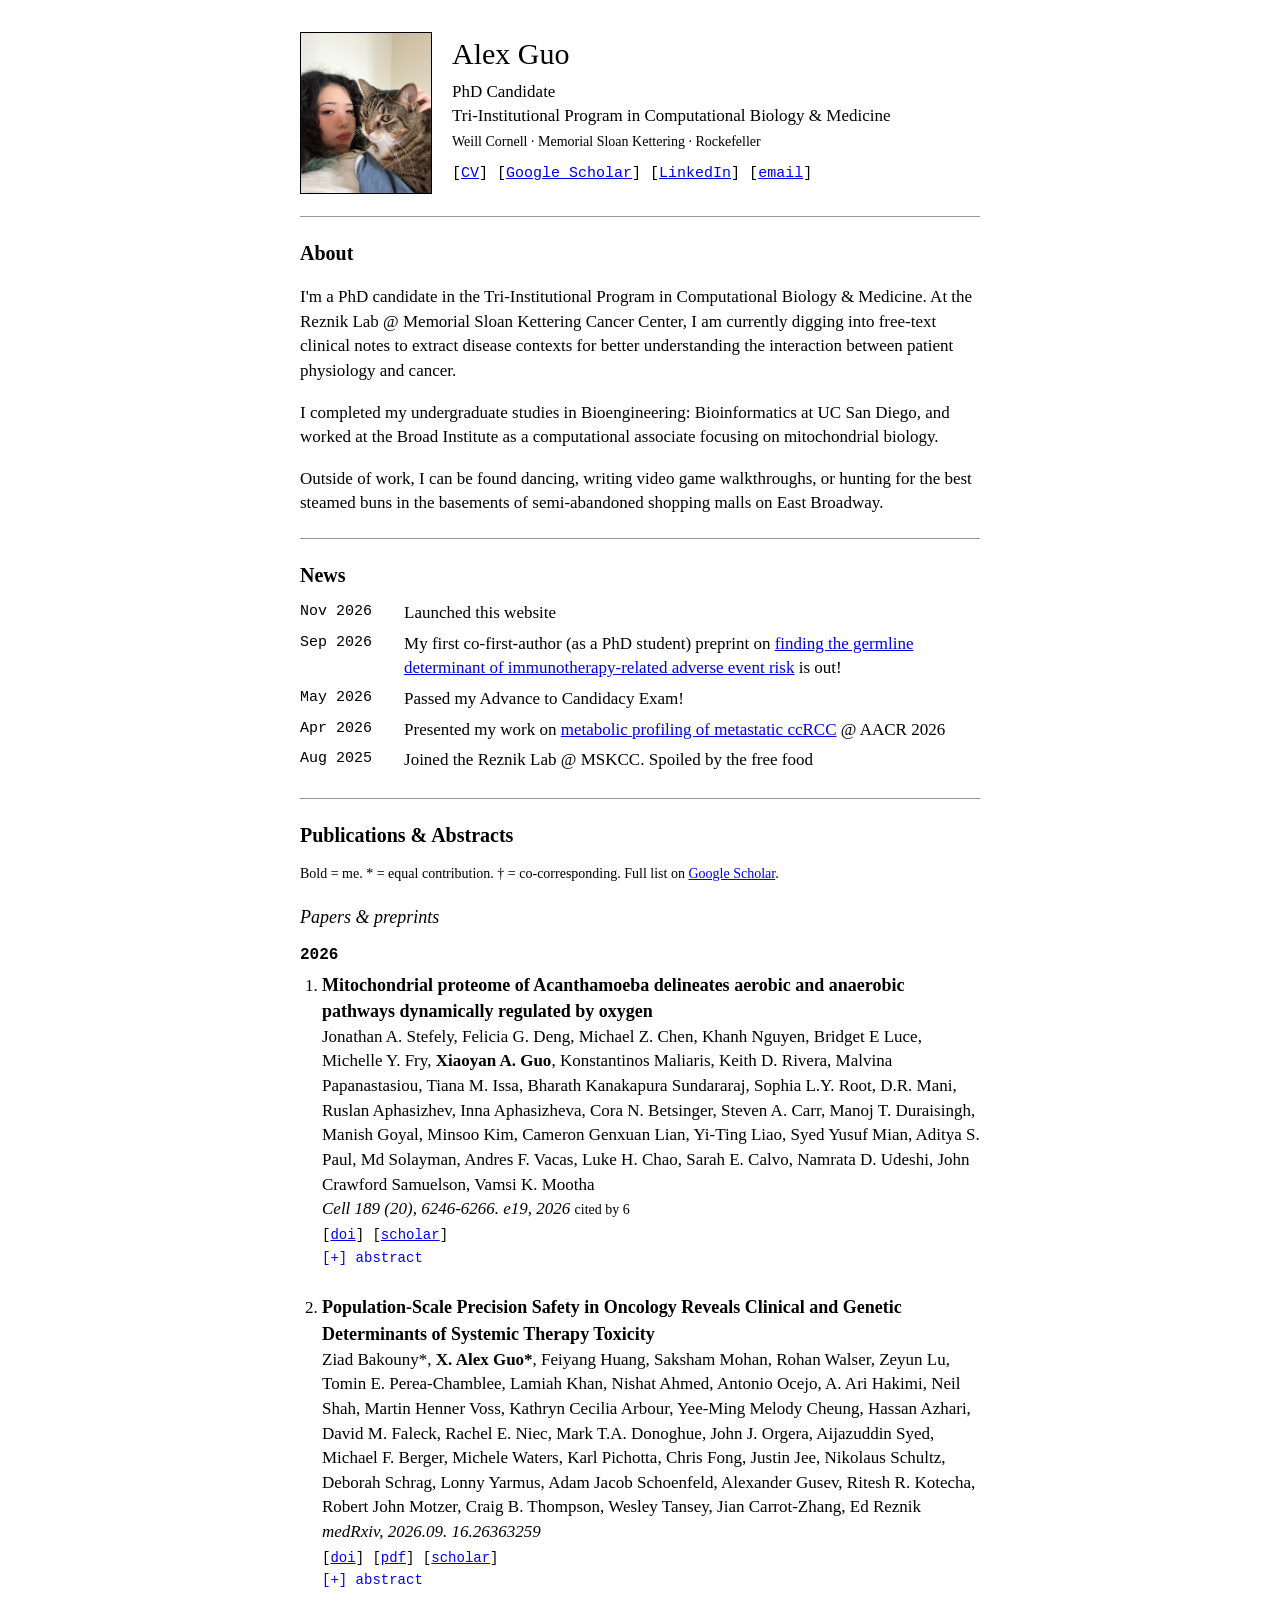
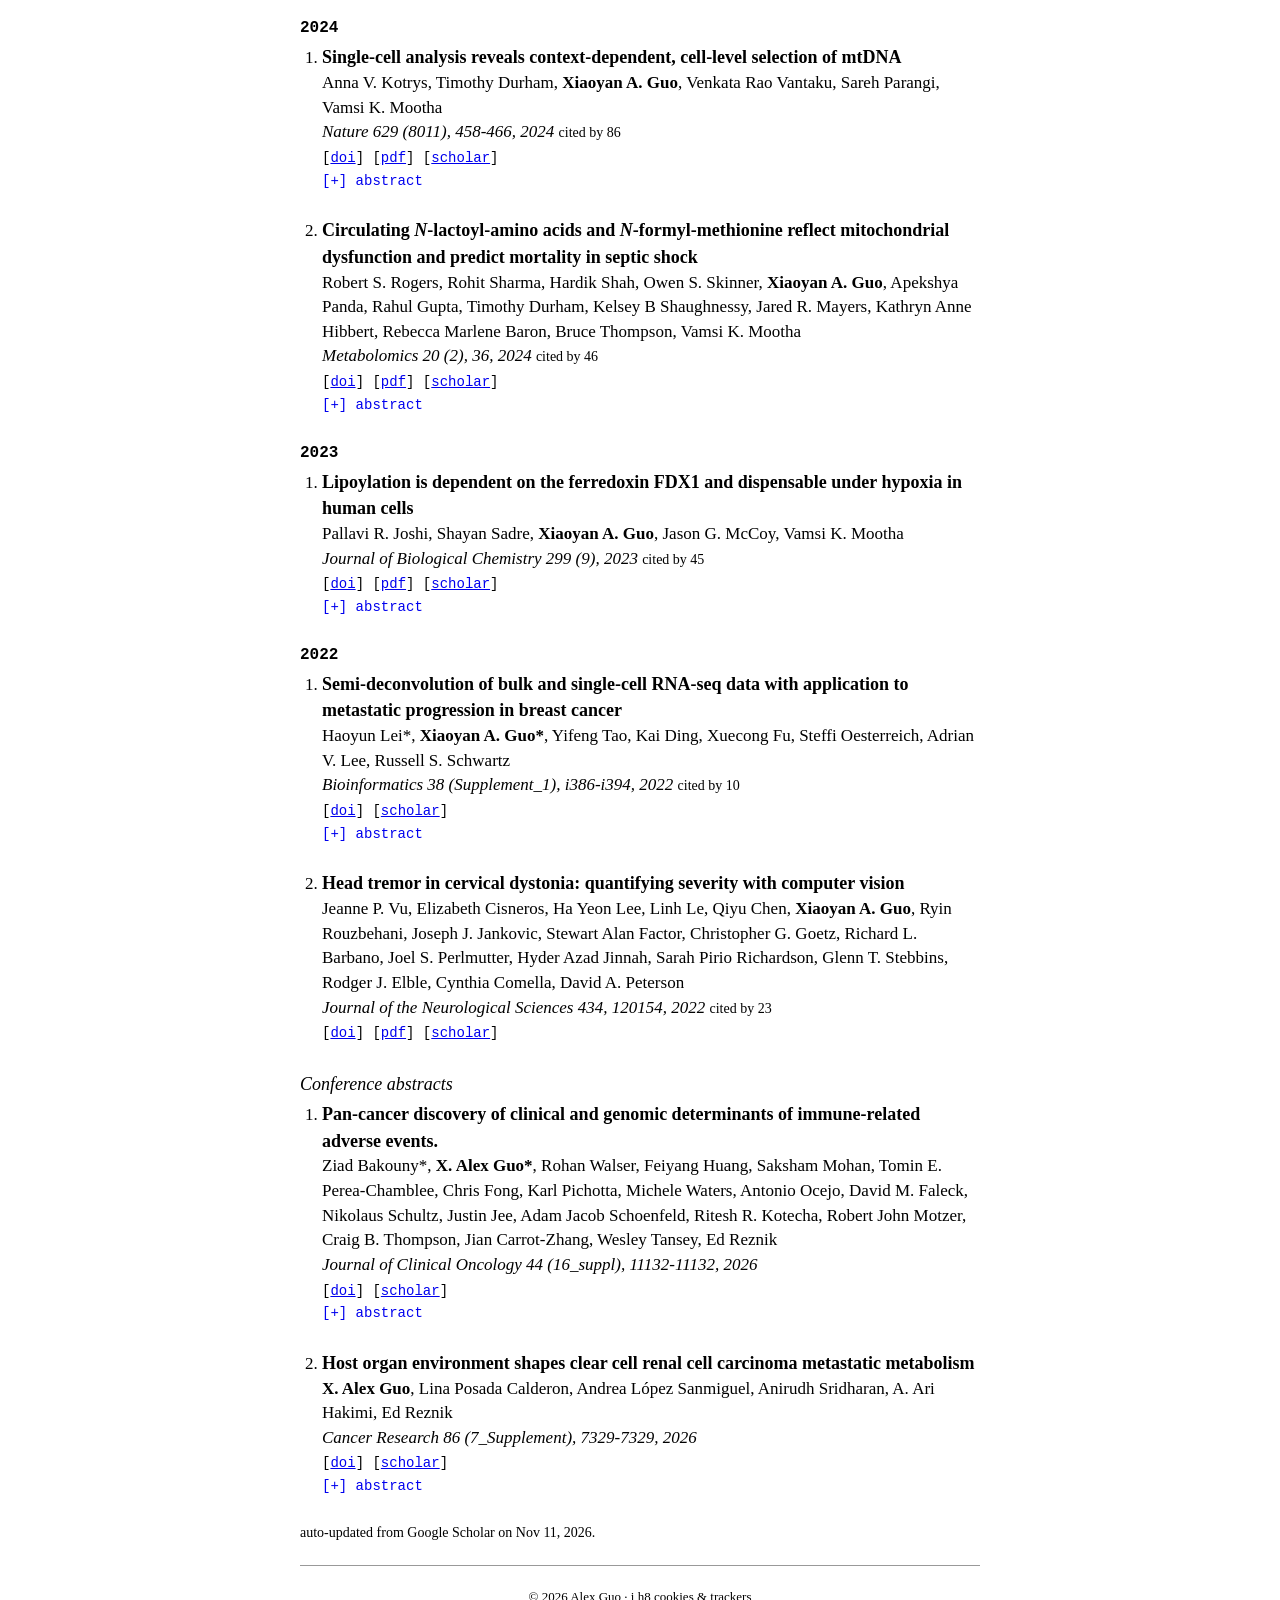
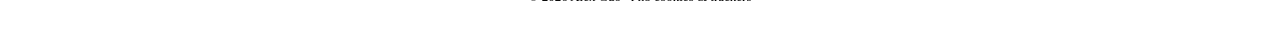
==== index.html @ a3e49298 "First version of site" ====
<!DOCTYPE html>
<html lang="en">
<head>
<meta charset="utf-8">
<meta name="viewport" content="width=device-width, initial-scale=1">
<title>Alex Guo</title>
<meta name="description" content="Alex Guo, PhD candidate in Computational Biology &amp; Medicine.">
<link rel="stylesheet" href="style.css">
</head>
<body>

<table class="top" role="presentation">
<tr>
  <td class="photo-cell">
    <img src="me_nd_currypuff.jpeg" alt="Alex Guo and CurryPuff Guo" class="photo">
  </td>
  <td>
    <h1>Alex Guo</h1>
    <p class="sub">
      PhD Candidate<br>
      Tri-Institutional Program in Computational Biology &amp; Medicine<br>
      <span class="small">Weill Cornell &middot; Memorial Sloan Kettering &middot; Rockefeller</span>
    </p>
    <p class="links">
      [<a href="GuoA_CV_2026nov11.pdf">CV</a>]
      [<a href="https://scholar.google.com/citations?user=ajsJrbsAAAAJ&amp;hl=en">Google&nbsp;Scholar</a>]
      [<a href="https://www.linkedin.com/in/alex-guo-640650123/">LinkedIn</a>]
      [<a href="mailto:alex.xy.guo@gmail.com">email</a>]
    </p>
  </td>
</tr>
</table>

<hr>

<h2>About</h2>
<p>
  I'm a PhD candidate in the Tri-Institutional Program in Computational Biology &amp; Medicine. At the Reznik Lab @ Memorial Sloan Kettering Cancer Center, I am currently digging into free-text clinical notes to extract disease contexts for better understanding the interaction between patient physiology and cancer.
</p>
<p>
  I completed my undergraduate studies in Bioengineering: Bioinformatics at UC San Diego, and worked at the Broad Institute as a computational associate focusing on mitochondrial biology. 
</p>
<p>
    Outside of work, I can be found dancing, writing video game walkthroughs, or hunting for the best steamed buns in the basements of semi-abandoned shopping malls on East Broadway.
</p>

<hr>

<h2>News</h2>
<table class="news">
  <tr><td class="date">Nov 2026</td><td>Launched this website</td></tr>
  <tr><td class="date">Sep 2026</td><td>My first co-first-author (as a PhD student) preprint on <a href="https://www.medrxiv.org/content/10.64898/2026.09.16.26363259v1">finding the germline determinant of immunotherapy-related adverse event risk</a> is out! </td></tr>
  <tr><td class="date">May 2026</td><td>Passed my Advance to Candidacy Exam!</td></tr>
  <tr><td class="date">Apr 2026</td><td>Presented my work on <a href="https://aacrjournals.org/cancerres/article/86/7_Supplement/7329/778029C">metabolic profiling of metastatic ccRCC</a> @ AACR 2026</td></tr>
  <tr><td class="date">Aug 2025</td><td>Joined the Reznik Lab @ MSKCC. Spoiled by the free food</td></tr>
</table>

<hr>

<h2>Publications &amp; Abstracts</h2>
<p class="small">Bold = me. * = equal contribution. &dagger; = co-corresponding. Full list on
  <a href="https://scholar.google.com/citations?user=ajsJrbsAAAAJ&amp;hl=en">Google Scholar</a>.</p>

<!-- PUBS:START -->
<h3 class="sec">Papers &amp; preprints</h3>
<h4 class="yr">2026</h4>
<ol class="pubs">
<li>
  <span class="ptitle">Mitochondrial proteome of Acanthamoeba delineates aerobic and anaerobic pathways dynamically regulated by oxygen</span><br>
  Jonathan A. Stefely, Felicia G. Deng, Michael Z. Chen, Khanh Nguyen, Bridget E Luce, Michelle Y. Fry, <b>Xiaoyan A. Guo</b>, Konstantinos Maliaris, Keith D. Rivera, Malvina Papanastasiou, Tiana M. Issa, Bharath Kanakapura Sundararaj, Sophia L.Y. Root, D.R. Mani, Ruslan Aphasizhev, Inna Aphasizheva, Cora N. Betsinger, Steven A. Carr, Manoj T. Duraisingh, Manish Goyal, Minsoo Kim, Cameron Genxuan Lian, Yi-Ting Liao, Syed Yusuf Mian, Aditya S. Paul, Md Solayman, Andres F. Vacas, Luke H. Chao, Sarah E. Calvo, Namrata D. Udeshi, John Crawford Samuelson, Vamsi K. Mootha<br>
  <i>Cell 189 (20), 6246-6266. e19, 2026</i> <span class="cites">cited by 6</span><br>
  <span class="plinks">[<a href="https://doi.org/10.1016/j.cell.2026.08.056">doi</a>] [<a href="https://scholar.google.com/citations?view_op=view_citation&amp;hl=en&amp;user=ajsJrbsAAAAJ&amp;pagesize=100&amp;sortby=pubdate&amp;citation_for_view=ajsJrbsAAAAJ:ufrVoPGSRksC">scholar</a>]</span>
  <details><summary>abstract</summary><p>Acanthamoeba castellanii causes infectious blindness and resides in a key evolutionary outgroup to humans and fungi. Its divergent mitochondria are of outstanding interest due to their predicted aerobic and anaerobic functions with potential for drug targeting. However, a detailed delineation of its bioenergetic machinery, its activities, and their regulation remains lacking. Here, we integrate mitochondrial immunoprecipitation, density gradient purification, mass spectrometry, protein correlation profiling, and microscopy to generate a high-confidence inventory of the Acanthamoeba mitoproteome. The resulting AcMitoCarta contains 1,122 proteins, including 381 lacking readily identifiable homologs in human and yeast mitochondria. Complexome analysis highlights 20 macromolecular assemblies. Complementary proteomic and transcriptomic profiling reveals extensive rewiring of the organelle&#x27;s bioenergetic machinery by oxygen, including induction of an anaerobic pyruvate:ferredoxin oxidoreductase-to-hydrogenase pathway under anoxia. We experimentally demonstrate that Acanthamoeba can produce H 2 gas under anoxic conditions via a mitochondria-localized, oxygen-labile hydrogenase. AcMitoCarta establishes a framework for dissecting the interplay between aerobic and anaerobic energy metabolism.</p></details>
</li>
<li>
  <span class="ptitle">Population-Scale Precision Safety in Oncology Reveals Clinical and Genetic Determinants of Systemic Therapy Toxicity</span><br>
  Ziad Bakouny*, <b>X. Alex Guo*</b>, Feiyang Huang, Saksham Mohan, Rohan Walser, Zeyun Lu, Tomin E. Perea-Chamblee, Lamiah Khan, Nishat Ahmed, Antonio Ocejo, A. Ari Hakimi, Neil Shah, Martin Henner Voss, Kathryn Cecilia Arbour, Yee-Ming Melody Cheung, Hassan Azhari, David M. Faleck, Rachel E. Niec, Mark T.A. Donoghue, John J. Orgera, Aijazuddin Syed, Michael F. Berger, Michele Waters, Karl Pichotta, Chris Fong, Justin Jee, Nikolaus Schultz, Deborah Schrag, Lonny Yarmus, Adam Jacob Schoenfeld, Alexander Gusev, Ritesh R. Kotecha, Robert John Motzer, Craig B. Thompson, Wesley Tansey, Jian Carrot‐Zhang, Ed Reznik<br>
  <i>medRxiv, 2026.09. 16.26363259</i><br>
  <span class="plinks">[<a href="https://doi.org/10.64898/2026.09.16.26363259">doi</a>] [<a href="https://www.medrxiv.org/content/medrxiv/early/2026/09/17/2026.09.16.26363259.full.pdf">pdf</a>] [<a href="https://scholar.google.com/citations?view_op=view_citation&amp;hl=en&amp;user=ajsJrbsAAAAJ&amp;pagesize=100&amp;sortby=pubdate&amp;citation_for_view=ajsJrbsAAAAJ:WF5omc3nYNoC">scholar</a>]</span>
  <details><summary>abstract</summary><p>Treatment toxicity constrains the use of effective cancer therapies, but its clinical and genetic determinants remain poorly defined. We developed a large language model-based approach to produce MSK-Tox, a pan-cancer resource capturing the incidence, temporality, and grade of toxicity to anti-cancer therapy across more than 50,000 patients. Analysis of six representative adverse events—pneumonitis, adrenal insufficiency, liver toxicity, colitis, hyperthyroidism and hypothyroidism—revealed distinct toxicity landscapes shaped by cancer type, treatment regimen, and clinical context. Pretreatment clinical features enabled individualized prediction of toxicity risk across adverse events, supporting risk assessment before therapy initiation. Beyond clinical predictors, we identified two modes of germline susceptibility to treatment toxicity: an organintrinsic mode, in which germline variation confers risk across systemic therapies, exemplified by a regulatory variant near FOXE1 associated with hypothyroidism; and an immune-mediated mode, confined to immune checkpoint inhibitor-treated patients, in which HLA-DRB1*15 was a major determinant of adrenal insufficiency. Notably, the same allele predisposes to multiple sclerosis in individuals without cancer, indicating that immune checkpoint inhibition unmasks a latent autoimmune predisposition. These findings provide an empirical basis for a new precision safety paradigm for predicting who will be harmed by a therapy on the same principles that guide prediction of therapeutic benefit.</p></details>
</li>
</ol>
<h4 class="yr">2024</h4>
<ol class="pubs">
<li>
  <span class="ptitle">Single-cell analysis reveals context-dependent, cell-level selection of mtDNA</span><br>
  Anna V. Kotrys, Timothy Durham, <b>Xiaoyan A. Guo</b>, Venkata Rao Vantaku, Sareh Parangi, Vamsi K. Mootha<br>
  <i>Nature 629 (8011), 458-466, 2024</i> <span class="cites">cited by 86</span><br>
  <span class="plinks">[<a href="https://doi.org/10.1038/s41586-024-07332-0">doi</a>] [<a href="https://www.nature.com/articles/s41586-024-07332-0.pdf">pdf</a>] [<a href="https://scholar.google.com/citations?view_op=view_citation&amp;hl=en&amp;user=ajsJrbsAAAAJ&amp;pagesize=100&amp;sortby=pubdate&amp;citation_for_view=ajsJrbsAAAAJ:UeHWp8X0CEIC">scholar</a>]</span>
  <details><summary>abstract</summary><p>Heteroplasmy occurs when wild-type and mutant mitochondrial DNA (mtDNA) molecules co-exist in single cells 1 . Heteroplasmy levels change dynamically in development, disease and ageing 2,3 , but it is unclear whether these shifts are caused by selection or drift, and whether they occur at the level of cells or intracellularly. Here we investigate heteroplasmy dynamics in dividing cells by combining precise mtDNA base editing (DdCBE) 4 with a new method, SCI-LITE (single-cell combinatorial indexing leveraged to interrogate targeted expression), which tracks single-cell heteroplasmy with ultra-high throughput. We engineered cells to have synonymous or nonsynonymous complex I mtDNA mutations and found that cell populations in standard culture conditions purge nonsynonymous mtDNA variants, whereas synonymous variants are maintained. This suggests that selection dominates over simple drift in shaping population heteroplasmy. We simultaneously tracked single-cell mtDNA heteroplasmy and ancestry, and found that, although the population heteroplasmy shifts, the heteroplasmy of individual cell lineages remains stable, arguing that selection acts at the level of cell fitness in dividing cells. Using these insights, we show that we can force cells to accumulate high levels of truncating complex I mtDNA heteroplasmy by placing them in environments where loss of biochemical complex I activity has been reported to benefit cell fitness. We conclude that in dividing cells, a given nonsynonymous mtDNA heteroplasmy can be harmful, neutral or even beneficial to cell fitness, but that the ‘sign’ of the effect is wholly dependent on the environment.</p></details>
</li>
<li>
  <span class="ptitle">Circulating <i>N</i>-lactoyl-amino acids and <i>N</i>-formyl-methionine reflect mitochondrial dysfunction and predict mortality in septic shock</span><br>
  Robert S. Rogers, Rohit Sharma, Hardik Shah, Owen S. Skinner, <b>Xiaoyan A. Guo</b>, Apekshya Panda, Rahul Gupta, Timothy Durham, Kelsey B Shaughnessy, Jared R. Mayers, Kathryn Anne Hibbert, Rebecca Marlene Baron, Bruce Thompson, Vamsi K. Mootha<br>
  <i>Metabolomics 20 (2), 36, 2024</i> <span class="cites">cited by 46</span><br>
  <span class="plinks">[<a href="https://doi.org/10.1007/s11306-024-02089-z">doi</a>] [<a href="https://link.springer.com/content/pdf/10.1007/s11306-024-02089-z.pdf">pdf</a>] [<a href="https://scholar.google.com/citations?view_op=view_citation&amp;hl=en&amp;user=ajsJrbsAAAAJ&amp;pagesize=100&amp;sortby=pubdate&amp;citation_for_view=ajsJrbsAAAAJ:qjMakFHDy7sC">scholar</a>]</span>
  <details><summary>abstract</summary><p>INTRODUCTION: Sepsis is a highly morbid condition characterized by multi-organ dysfunction resulting from dysregulated inflammation in response to acute infection. Mitochondrial dysfunction may contribute to sepsis pathogenesis, but quantifying mitochondrial dysfunction remains challenging. OBJECTIVE: To assess the extent to which circulating markers of mitochondrial dysfunction are increased in septic shock, and their relationship to severity and mortality. METHODS: We performed both full-scan and targeted (known markers of genetic mitochondrial disease) metabolomics on plasma to determine markers of mitochondrial dysfunction which distinguish subjects with septic shock (n = 42) from cardiogenic shock without infection (n = 19), bacteremia without sepsis (n = 18), and ambulatory controls (n = 19) - the latter three being conditions in which mitochondrial function, proxied by peripheral oxygen consumption, is presumed intact. RESULTS: Nine metabolites were significantly increased in septic shock compared to all three comparator groups. This list includes N-formyl-L-methionine (f-Met), a marker of dysregulated mitochondrial protein translation, and N-lactoyl-phenylalanine (lac-Phe), representative of the N-lactoyl-amino acids (lac-AAs), which are elevated in plasma of patients with monogenic mitochondrial disease. Compared to lactate, the clinical biomarker used to define septic shock, there was greater separation between survivors and non-survivors of septic shock for both f-Met and the lac-AAs measured within 24 h of ICU admission. Additionally, tryptophan was the one metabolite significantly decreased in septic shock compared to all other groups, while its breakdown product kynurenate was one of the 9 significantly increased. CONCLUSION: Future studies which validate the measurement of lac-AAs and f-Met in conjunction with lactate could define a sepsis subtype characterized by mitochondrial dysfunction.</p></details>
</li>
</ol>
<h4 class="yr">2023</h4>
<ol class="pubs">
<li>
  <span class="ptitle">Lipoylation is dependent on the ferredoxin FDX1 and dispensable under hypoxia in human cells</span><br>
  Pallavi R. Joshi, Shayan Sadre, <b>Xiaoyan A. Guo</b>, Jason G. McCoy, Vamsi K. Mootha<br>
  <i>Journal of Biological Chemistry 299 (9), 2023</i> <span class="cites">cited by 45</span><br>
  <span class="plinks">[<a href="https://doi.org/10.1016/j.jbc.2023.105075">doi</a>] [<a href="http://www.jbc.org/article/S0021925823021038/pdf">pdf</a>] [<a href="https://scholar.google.com/citations?view_op=view_citation&amp;hl=en&amp;user=ajsJrbsAAAAJ&amp;pagesize=100&amp;sortby=pubdate&amp;citation_for_view=ajsJrbsAAAAJ:2osOgNQ5qMEC">scholar</a>]</span>
  <details><summary>abstract</summary><p>Iron sulfur clusters (ISC) are essential cofactors that participate in electron transfer, environmental sensing, and catalysis. Amongst the most ancient ISC containing proteins are the ferredoxin family of electron carriers. Humans have two ferredoxins, FDX1 and FDX2, both of which are localized to mitochondria, and the latter of which is itself important for ISC synthesis. We have previously shown that hypoxia can eliminate the requirement for some components of the ISC biosynthetic pathway, but ferredoxins were not included in that study. Here we report that FDX1, but not FDX2, is dispensable under 1% O 2 in cultured human cells. We find that FDX1 is essential for production of the lipoic acid cofactor, which is synthesized by the ISC containing enzyme lipoyl synthase (LIAS). While hypoxia can rescue the growth phenotype of either FDX1 or LIAS knockout cells, lipoylation in these same cells is not rescued, arguing against an alternative biosynthetic route or salvage pathway for lipoate in hypoxia. Our work reveals the divergent roles of FDX1 and FDX2 in mitochondria, identifies a role for FDX1 in lipoate synthesis, and suggests that loss of lipoic acid can be tolerated under low oxygen tensions in cell culture.</p></details>
</li>
</ol>
<h4 class="yr">2022</h4>
<ol class="pubs">
<li>
  <span class="ptitle">Semi-deconvolution of bulk and single-cell RNA-seq data with application to metastatic progression in breast cancer</span><br>
  Haoyun Lei*, <b>Xiaoyan A. Guo*</b>, Yifeng Tao, Kai Ding, Xuecong Fu, Steffi Oesterreich, Adrian V. Lee, Russell S. Schwartz<br>
  <i>Bioinformatics 38 (Supplement_1), i386-i394, 2022</i> <span class="cites">cited by 10</span><br>
  <span class="plinks">[<a href="https://doi.org/10.1093/bioinformatics/btac262">doi</a>] [<a href="https://scholar.google.com/citations?view_op=view_citation&amp;hl=en&amp;user=ajsJrbsAAAAJ&amp;pagesize=100&amp;sortby=pubdate&amp;citation_for_view=ajsJrbsAAAAJ:d1gkVwhDpl0C">scholar</a>]</span>
  <details><summary>abstract</summary><p>MOTIVATION: Identifying cell types and their abundances and how these evolve during tumor progression is critical to understanding the mechanisms of metastasis and identifying predictors of metastatic potential that can guide the development of new diagnostics or therapeutics. Single-cell RNA sequencing (scRNA-seq) has been especially promising in resolving heterogeneity of expression programs at the single-cell level, but is not always feasible, e.g. for large cohort studies or longitudinal analysis of archived samples. In such cases, clonal subpopulations may still be inferred via genomic deconvolution, but deconvolution methods have limited ability to resolve fine clonal structure and may require reference cell type profiles that are missing or imprecise. Prior methods can eliminate the need for reference profiles but show unstable performance when few bulk samples are available. RESULTS: In this work, we develop a new method using reference scRNA-seq to interpret sample collections for which only bulk RNA-seq is available for some samples, e.g. clonally resolving archived primary tissues using scRNA-seq from metastases. By integrating such information in a Quadratic Programming framework, our method can recover more accurate cell types and corresponding cell type abundances in bulk samples. Application to a breast tumor bone metastases dataset confirms the power of scRNA-seq data to improve cell type inference and quantification in same-patient bulk samples. AVAILABILITY AND IMPLEMENTATION: Source code is available on Github at https://github.com/CMUSchwartzLab/RADs.</p></details>
</li>
<li>
  <span class="ptitle">Head tremor in cervical dystonia: quantifying severity with computer vision</span><br>
  Jeanne P. Vu, Elizabeth Cisneros, Ha Yeon Lee, Linh Le, Qiyu Chen, <b>Xiaoyan A. Guo</b>, Ryin Rouzbehani, Joseph J. Jankovic, Stewart Alan Factor, Christopher G. Goetz, Richard L. Barbano, Joel S. Perlmutter, Hyder Azad Jinnah, Sarah Pirio Richardson, Glenn T. Stebbins, Rodger J. Elble, Cynthia Comella, David A. Peterson<br>
  <i>Journal of the Neurological Sciences 434, 120154, 2022</i> <span class="cites">cited by 23</span><br>
  <span class="plinks">[<a href="https://doi.org/10.1016/j.jns.2022.120154">doi</a>] [<a href="https://www.sciencedirect.com/science/article/am/pii/S0022510X22000132">pdf</a>] [<a href="https://scholar.google.com/citations?view_op=view_citation&amp;hl=en&amp;user=ajsJrbsAAAAJ&amp;pagesize=100&amp;sortby=pubdate&amp;citation_for_view=ajsJrbsAAAAJ:Y0pCki6q_DkC">scholar</a>]</span>
</li>
</ol>
<h3 class="sec">Conference abstracts</h3>
<ol class="pubs">
<li>
  <span class="ptitle">Pan-cancer discovery of clinical and genomic determinants of immune-related adverse events.</span><br>
  Ziad Bakouny*, <b>X. Alex Guo*</b>, Rohan Walser, Feiyang Huang, Saksham Mohan, Tomin E. Perea-Chamblee, Chris Fong, Karl Pichotta, Michele Waters, Antonio Ocejo, David M. Faleck, Nikolaus Schultz, Justin Jee, Adam Jacob Schoenfeld, Ritesh R. Kotecha, Robert John Motzer, Craig B. Thompson, Jian Carrot‐Zhang, Wesley Tansey, Ed Reznik<br>
  <i>Journal of Clinical Oncology 44 (16_suppl), 11132-11132, 2026</i><br>
  <span class="plinks">[<a href="https://doi.org/10.1200/jco.2026.44.16_suppl.11132">doi</a>] [<a href="https://scholar.google.com/citations?view_op=view_citation&amp;hl=en&amp;user=ajsJrbsAAAAJ&amp;pagesize=100&amp;sortby=pubdate&amp;citation_for_view=ajsJrbsAAAAJ:eQOLeE2rZwMC">scholar</a>]</span>
  <details><summary>abstract</summary><p>Immune-related adverse events (irAEs) from immune checkpoint inhibitors (ICIs) can be lifelong, fatal, or require treatment discontinuation, substantially limiting the clinical benefit of immunotherapy. Despite their impact, predictors of irAE susceptibility remain poorly defined, largely due to the lack of scalable approaches for toxicity phenotyping. Here, we leverage large language models and integrated clinico-genomic data to identify determinants of irAEs. Methods: We developed a custom retrieval augmented generation and large language model (RAG-LLM) pipeline to automatically annotate 6 key adverse events (adrenal insufficiency, hepatotoxicity, hyperthyroidism, hypothyroidism, colitis, and pneumonitis) using free text from clinical notes across Memorial Sloan Kettering Cancer Center. We first validated RAG-LLM predictions using a gold standard prospectively collected adverse event dataset from 8,119 patients across 1,057 individual clinical trials. RAG-LLM imputations were then scaled to 55,406 (12,291 ICI-treated) patients. All patients had associated somatic and germline MSK-IMPACT panel sequencing data. Single nucleotide polymorphism (SNP) imputation was performed using GLIMPSE and time-to-event genome-wide association studies (GWAS) were performed using SPACox. HLA class I genotypes were imputed using HLA-HD. Random Survival Forest (RSF) models were trained to predict irAE occurrence. Results: The custom RAG-LLM pipeline had strong performance across all 6 irAEs (area under the ROC curve of 0.77-1.00). In the RAG-LLM imputed data, 799 (1.4%) patients had adrenal insufficiency, 2,803 colitis (5.1%), 7,130 hypothyroidism (12.9%), 448 hyperthyroidism (0.8%), 15,627 hepatotoxicity (28.2%), and 3,730 pneumonitis (6.7%). Among ICI-treated patients, pneumonitis (HR 1.4; 95% CI 1.1-1.8; p &lt; 0.01) and hepatotoxicity (HR 1.4; 95% CI 1.2-1.6; p &lt; 0.01) were associated with worse overall survival. The GWAS found two genome-wide significant hits that predicted adrenal insufficiency (rs115003145, HLA region) and hypothyroidism (rs7864322, FOXE1 gene enhancer region) with p &lt; 5x10 -8 . Fine mapping of the HLA SNP showed that HLA-C*06:02 was specifically associated with increased risk of adrenal insufficiency in ICI-treated patients only (HR 1.6; 95% CI 1.2-2.2; p &lt; 0.01). RSF model performance for irAE occurrence had F1 scores of 0.67-0.85. For pneumonitis, patients with the highest risk quartile by RSF model had 7.1% risk of pneumonitis at 1 year compared to 0.4% for the lowest risk quartile (HR 14.9; 95% CI 10.4-21.3; p &lt; 0.01). Conclusions: We developed and validated a novel custom RAG-LLM pipeline that allows automatic annotation of irAEs using clinical notes. Using this pipeline, we identified novel biomarkers of ICI-related adrenal insufficiency and hypothyroidism. Finally, we developed predictive models for irAE prediction that can be used at the point of care.</p></details>
</li>
<li>
  <span class="ptitle">Host organ environment shapes clear cell renal cell carcinoma metastatic metabolism</span><br>
  <b>X. Alex Guo</b>, Lina Posada Calderon, Andrea López Sanmiguel, Anirudh Sridharan, A. Ari Hakimi, Ed Reznik<br>
  <i>Cancer Research 86 (7_Supplement), 7329-7329, 2026</i><br>
  <span class="plinks">[<a href="https://doi.org/10.1158/1538-7445.am2026-7329">doi</a>] [<a href="https://scholar.google.com/citations?view_op=view_citation&amp;hl=en&amp;user=ajsJrbsAAAAJ&amp;pagesize=100&amp;sortby=pubdate&amp;citation_for_view=ajsJrbsAAAAJ:YsMSGLbcyi4C">scholar</a>]</span>
  <details><summary>abstract</summary><p>Primary clear cell renal cell carcinoma (ccRCC) is characterized by profound metabolic rewiring which adapts as tumors evolve to become more aggressive, yet the evidence showing whether those programs are preserved versus reshaped at distant metastatic sites in humans remains limited. To investigate the determinants of ccRCC metastatic metabolism, we performed mass-spectrometry-based metabolomic profiling on quartets of primary tumor, adjacent normal kidney, distant metastasis, and normal adjacent to metastasis, from 14 patients with metachronous metastases. We find three key results. First, through unpaired comparisons of ccRCC metastases versus primaries, we observe decreases in glutathione metabolism in metastatic tissues. Second, using linear models, we find that metabolic profiles of metastatic tumors more closely resemble those of the normal tissue at the metastatic site than those of the patient’s original kidney tumor. Third, we show that several metabolites in metastases can be approximated as simple mixtures of the primary tumor and the local normal tissue. Together, these results suggest that ccRCC metastases are strongly reshaped by the metabolic environment of the metastatic organ. Citation Format: X. Alex Guo, Lina P. Calderon, Andrea L. Sanmiguel, Anirudh Sridharan, A. Ari Hakimi, Ed Reznik, . Host organ environment shapes clear cell renal cell carcinoma metastatic metabolism [abstract]. In: Proceedings of the American Association for Cancer Research Annual Meeting 2026; Part 1 (Regular Abstracts); 2026 Apr 17-22; San Diego, CA. Philadelphia (PA): AACR; Cancer Res 2026;86(7 Suppl):Abstract nr 7329.</p></details>
</li>
</ol>
<p class="small">auto-updated from Google Scholar on Nov 11, 2026.</p>
<!-- PUBS:END -->

<hr>

<p class="footer">
  &copy; 2026 Alex Guo &middot; i h8 cookies & trackers
</p>

</body>
</html>
---- style.css ----
/* Plain, late-90s academic homepage. Edit freely. */
html { background: #fff; }
body {
  max-width: 680px;
  margin: 32px auto 48px;
  padding: 0 16px;
  font-family: "Times New Roman", Times, Georgia, serif;
  font-size: 17px;
  line-height: 1.45;
  color: #000;
  background: #fff;
}
a         { color: #0000ee; }
a:visited { color: #551a8b; }
a:hover   { background: #ffff99; }

h1 { font-size: 30px; font-weight: normal; margin: 0 0 4px; }
h2 { font-size: 20px; margin: 18px 0 8px; }
h3.sec { font-size: 18px; font-style: italic; font-weight: normal; margin: 20px 0 4px; }
h4.yr { font-size: 16px; font-weight: bold; margin: 14px 0 4px;
        font-family: "Courier New", Courier, monospace; }
hr { border: 0; border-top: 1px solid #999; margin: 22px 0; }

.top { border-collapse: collapse; }
.top td { vertical-align: top; padding: 0; }
.photo-cell { padding-right: 20px !important; }
.photo { width: 130px; height: 160px; border: 1px solid #000; display: block; object-fit: cover; }
.placeholder { background: #eee; font: 12px "Courier New", monospace; color: #000;
               display: flex; align-items: center; justify-content: center; }
.sub   { margin: 0 0 10px; }
.links { margin: 0; font-family: "Courier New", Courier, monospace; font-size: 15px; }
.small { font-size: 14px; color: #000; }
.todo  { background: #ffffcc; }

.news { border-collapse: collapse; }
.news td { padding: 3px 0; vertical-align: top; }
.news td.date { padding-right: 32px; }
.news .date { white-space: nowrap; font-family: "Courier New", monospace; font-size: 15px; }

ol.pubs { padding-left: 22px; margin: 0; }
ol.pubs li { margin-bottom: 26px; }
.ptitle { font-weight: bold; font-size: 18px; }
.cites  { font-size: 14px; color: #000; }
.plinks { font-family: "Courier New", monospace; font-size: 14px; }
details { font-size: 15px; }
summary { cursor: pointer; color: #0000ee; font-family: "Courier New", monospace;
          font-size: 14px; list-style: none; display: inline-block; }
summary::-webkit-details-marker { display: none; }
summary::before { content: "[+] "; }
details[open] summary::before { content: "[-] "; }
details p { margin: 6px 0 0; padding: 6px 10px; border-left: 2px solid #ccc; }

.footer { font-size: 13px; color: #000; text-align: center; }

@media (max-width: 480px) {
  .top td { display: block; }
  .photo-cell { padding: 0 0 12px 0 !important; }
}
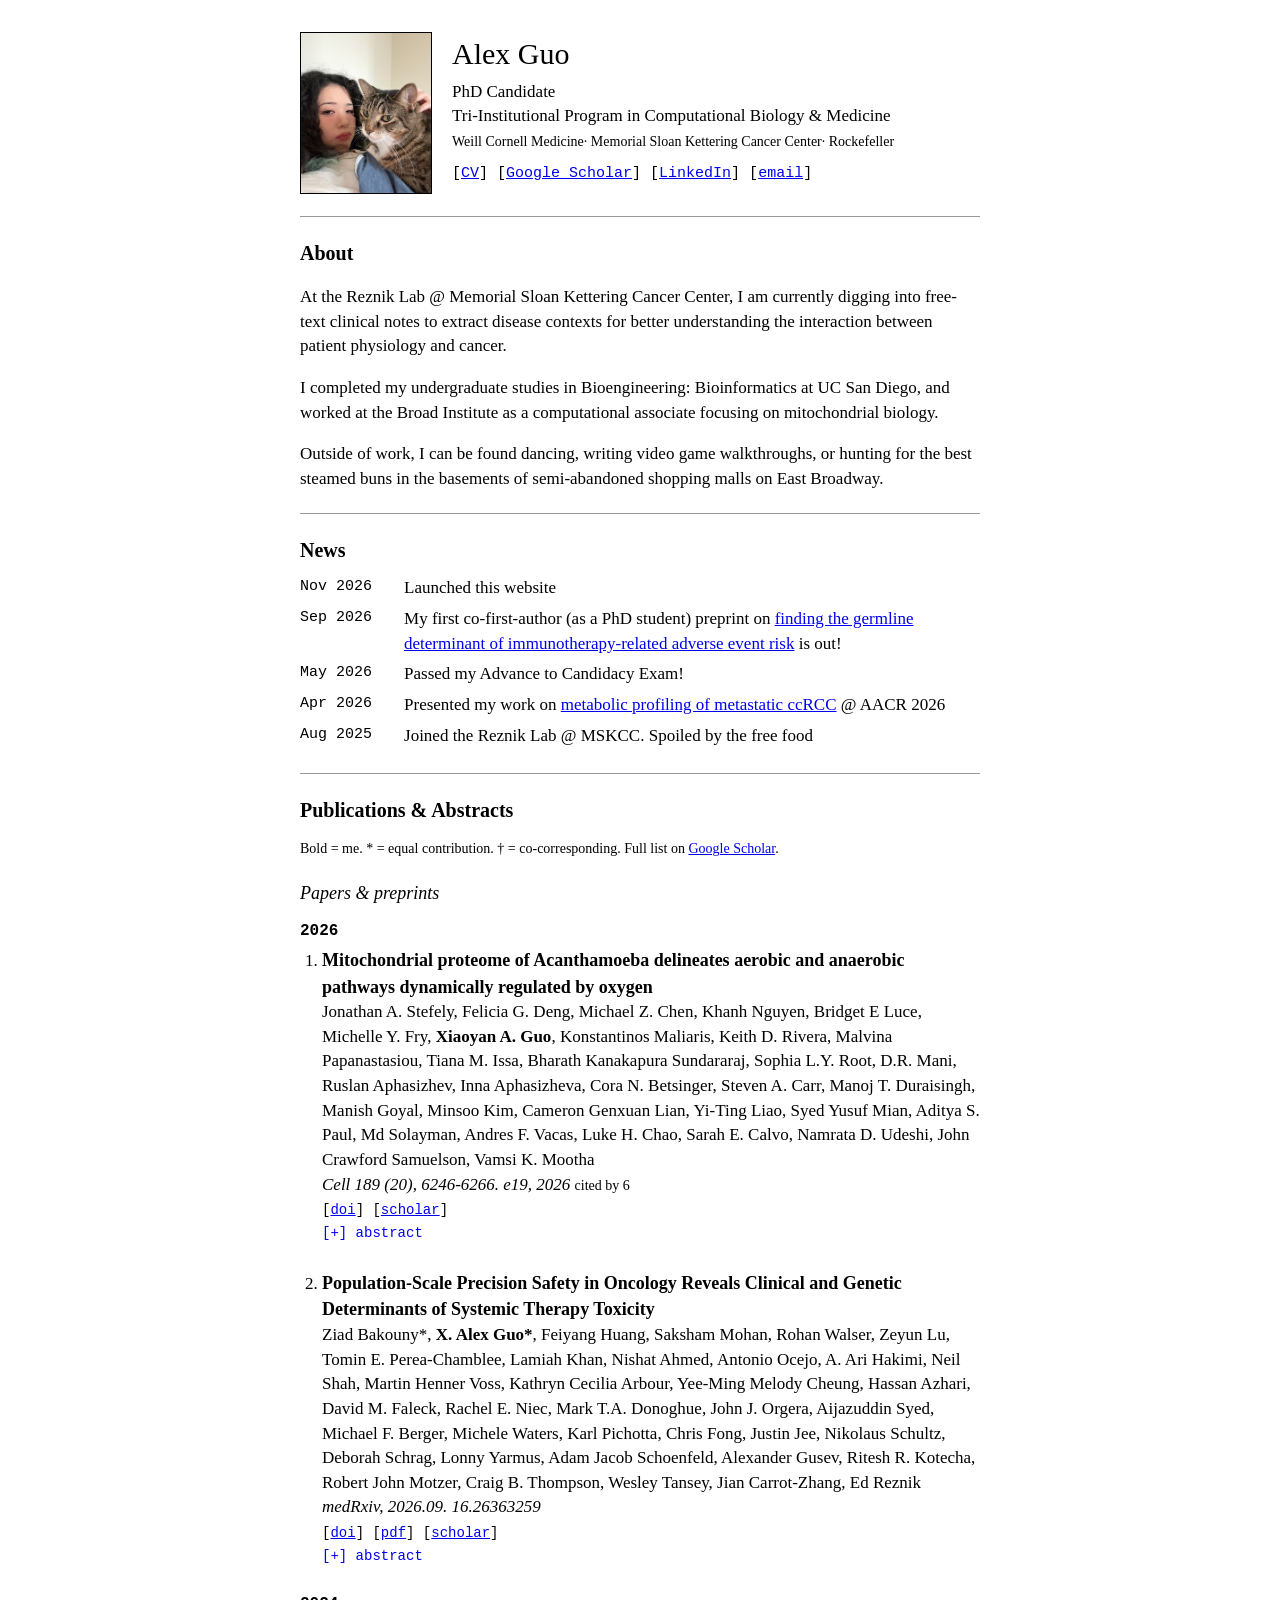
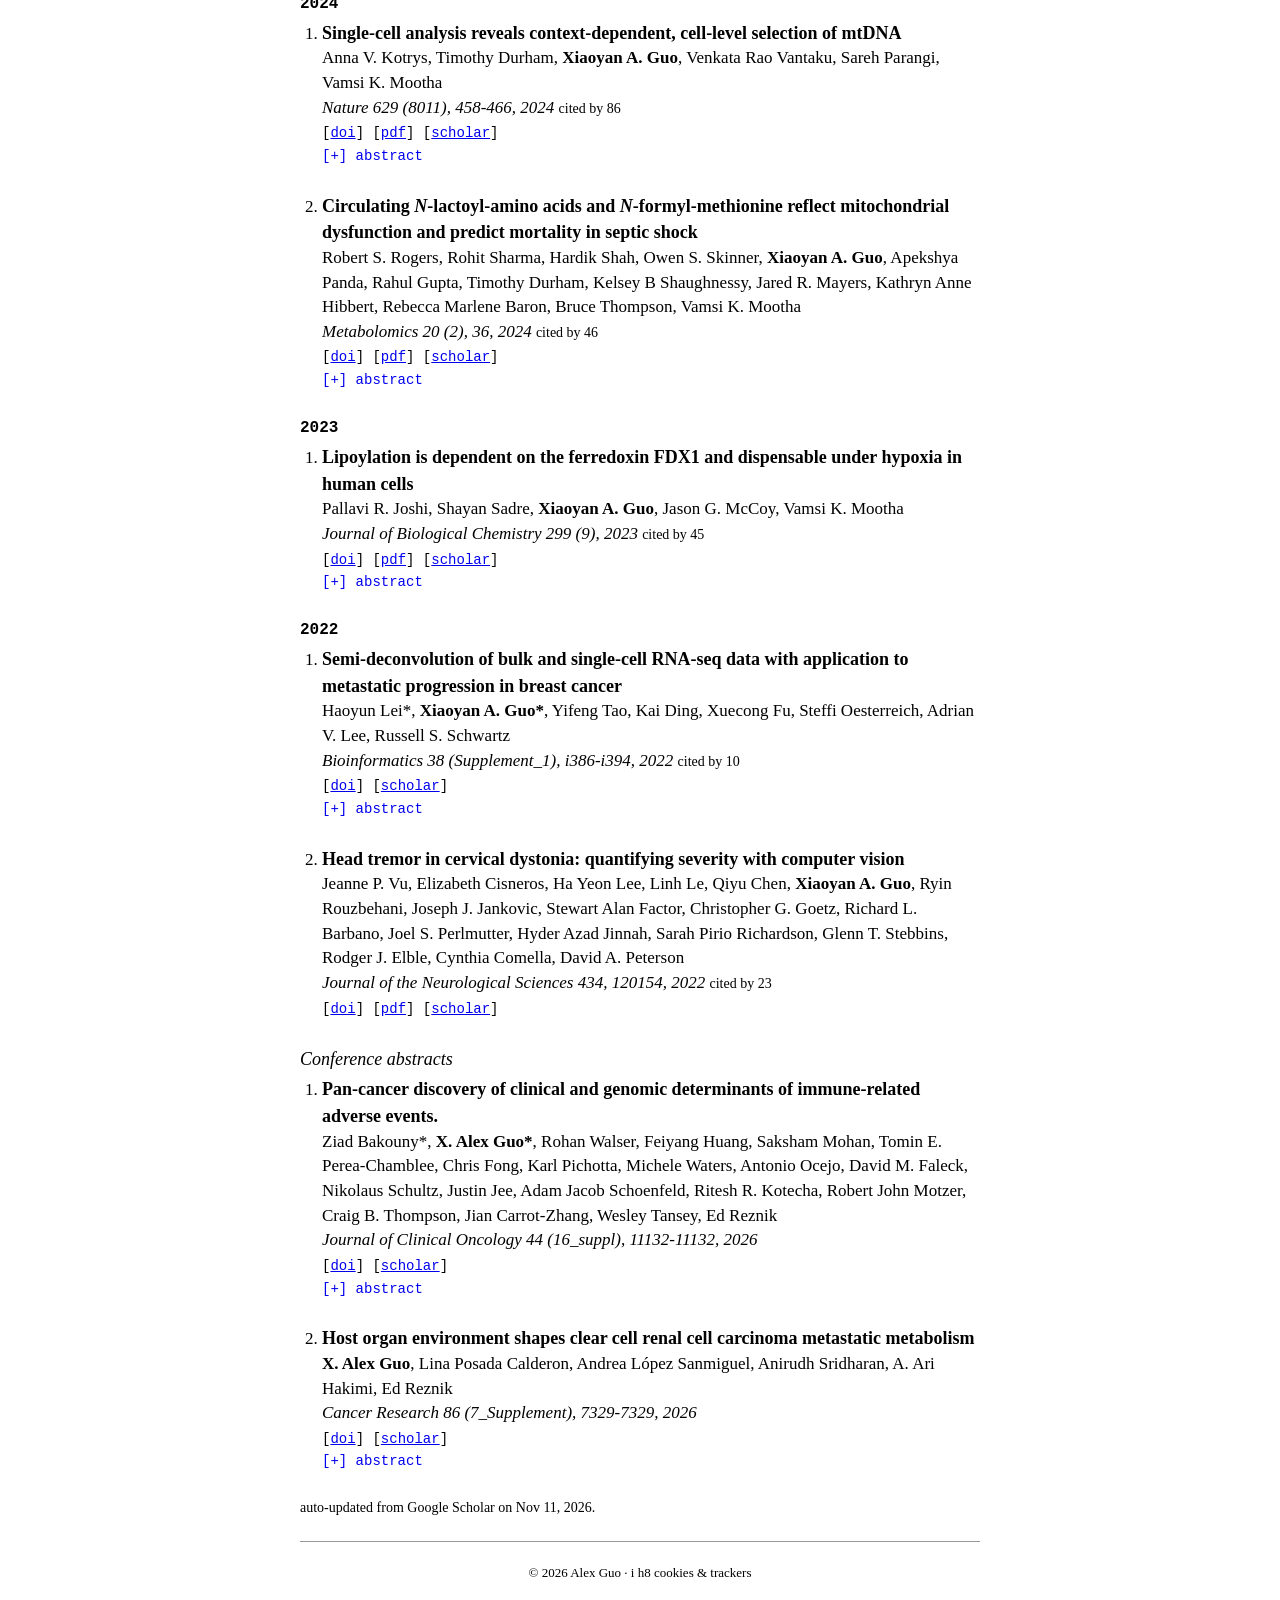
==== commit 0df1b8be: "fixed typos & linkedin url" ====
--- a/index.html
+++ b/index.html
@@ -19,12 +19,12 @@
     <p class="sub">
       PhD Candidate<br>
       Tri-Institutional Program in Computational Biology &amp; Medicine<br>
-      <span class="small">Weill Cornell &middot; Memorial Sloan Kettering &middot; Rockefeller</span>
+      <span class="small">Weill Cornell Medicine&middot; Memorial Sloan Kettering Cancer Center&middot; Rockefeller</span>
     </p>
     <p class="links">
       [<a href="GuoA_CV_2026nov11.pdf">CV</a>]
       [<a href="https://scholar.google.com/citations?user=ajsJrbsAAAAJ&amp;hl=en">Google&nbsp;Scholar</a>]
-      [<a href="https://www.linkedin.com/in/alex-guo-640650123/">LinkedIn</a>]
+      [<a href="https://www.linkedin.com/in/alexguo-compbio/">LinkedIn</a>]
       [<a href="mailto:alex.xy.guo@gmail.com">email</a>]
     </p>
   </td>
@@ -35,7 +35,7 @@
 
 <h2>About</h2>
 <p>
-  I'm a PhD candidate in the Tri-Institutional Program in Computational Biology &amp; Medicine. At the Reznik Lab @ Memorial Sloan Kettering Cancer Center, I am currently digging into free-text clinical notes to extract disease contexts for better understanding the interaction between patient physiology and cancer.
+  At the Reznik Lab @ Memorial Sloan Kettering Cancer Center, I am currently digging into free-text clinical notes to extract disease contexts for better understanding the interaction between patient physiology and cancer.
 </p>
 <p>
   I completed my undergraduate studies in Bioengineering: Bioinformatics at UC San Diego, and worked at the Broad Institute as a computational associate focusing on mitochondrial biology. 
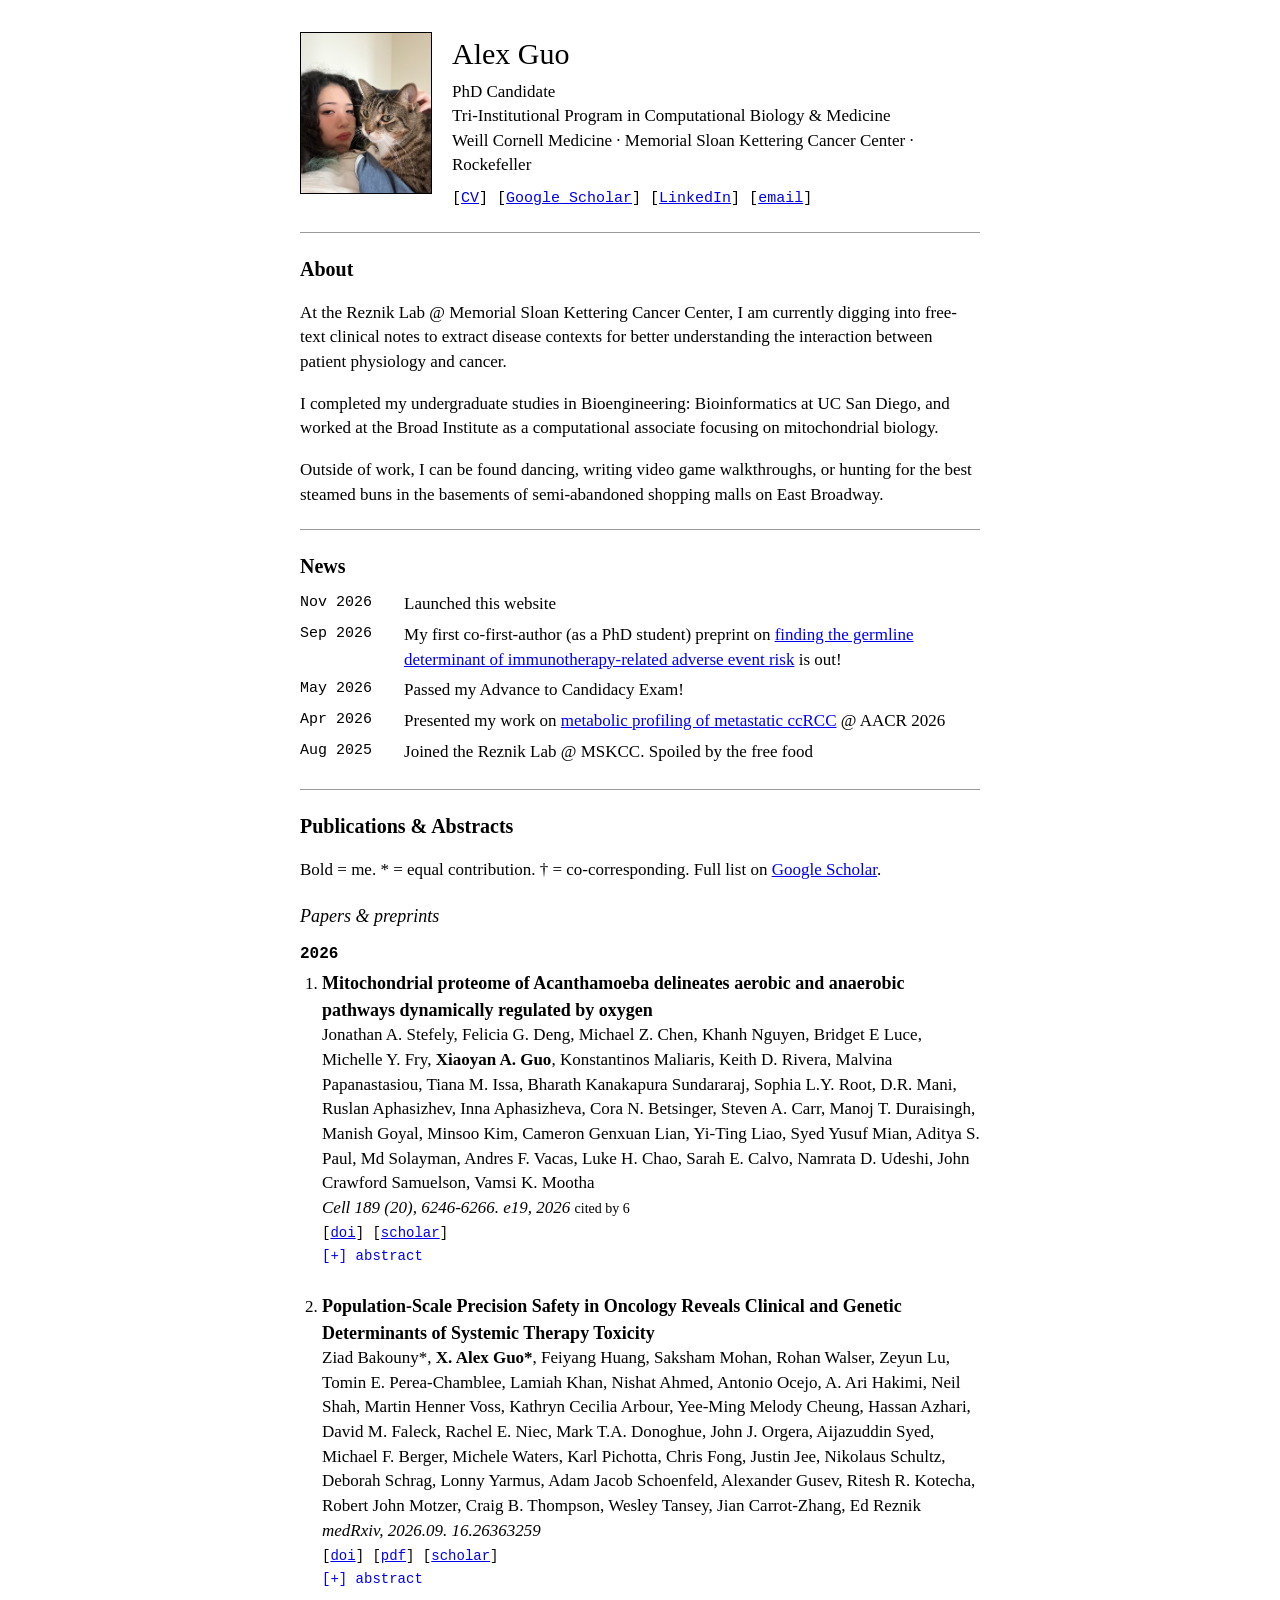
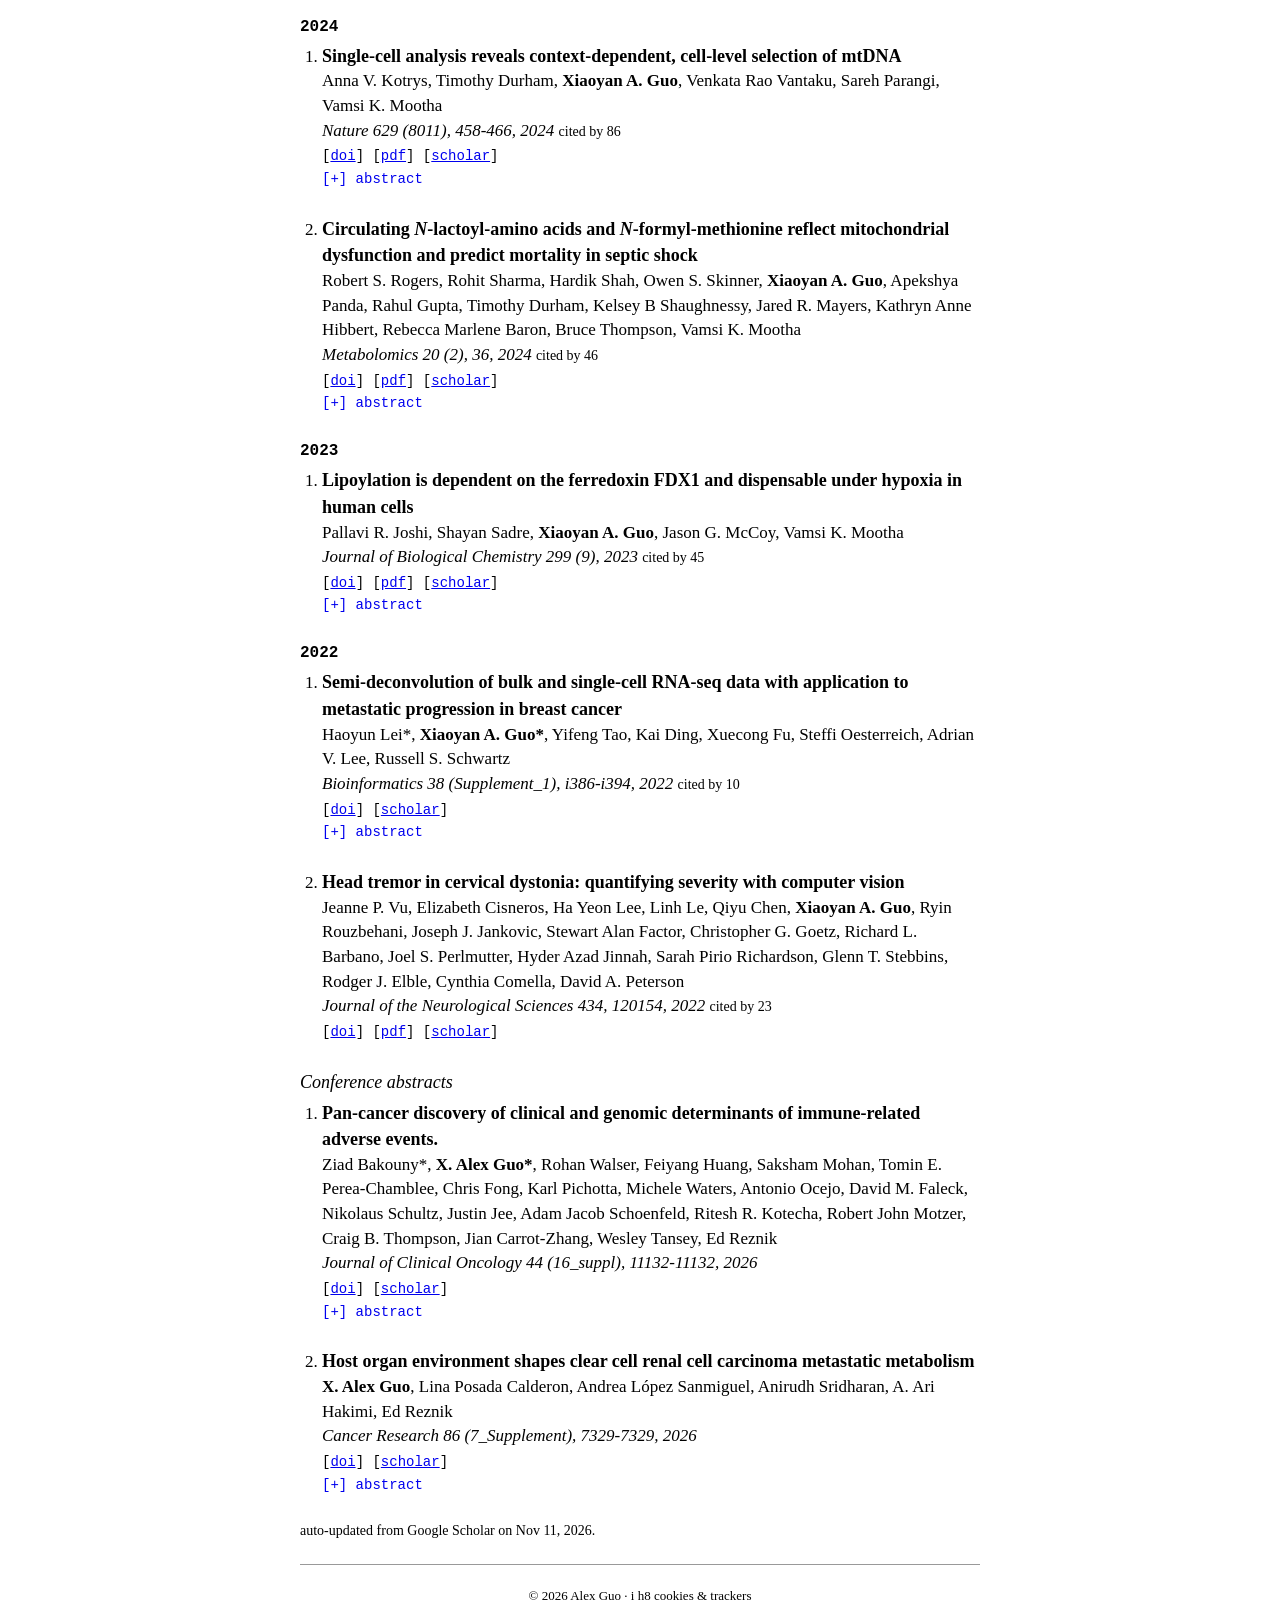
==== commit 0e22e19a: "fixed font sizes" ====
--- a/index.html
+++ b/index.html
@@ -19,7 +19,7 @@
     <p class="sub">
       PhD Candidate<br>
       Tri-Institutional Program in Computational Biology &amp; Medicine<br>
-      <span class="small">Weill Cornell Medicine&middot; Memorial Sloan Kettering Cancer Center&middot; Rockefeller</span>
+      Weill Cornell Medicine &middot; Memorial Sloan Kettering Cancer Center &middot; Rockefeller
     </p>
     <p class="links">
       [<a href="GuoA_CV_2026nov11.pdf">CV</a>]
@@ -58,7 +58,7 @@
 <hr>
 
 <h2>Publications &amp; Abstracts</h2>
-<p class="small">Bold = me. * = equal contribution. &dagger; = co-corresponding. Full list on
+<p>Bold = me. * = equal contribution. &dagger; = co-corresponding. Full list on
   <a href="https://scholar.google.com/citations?user=ajsJrbsAAAAJ&amp;hl=en">Google Scholar</a>.</p>
 
 <!-- PUBS:START -->
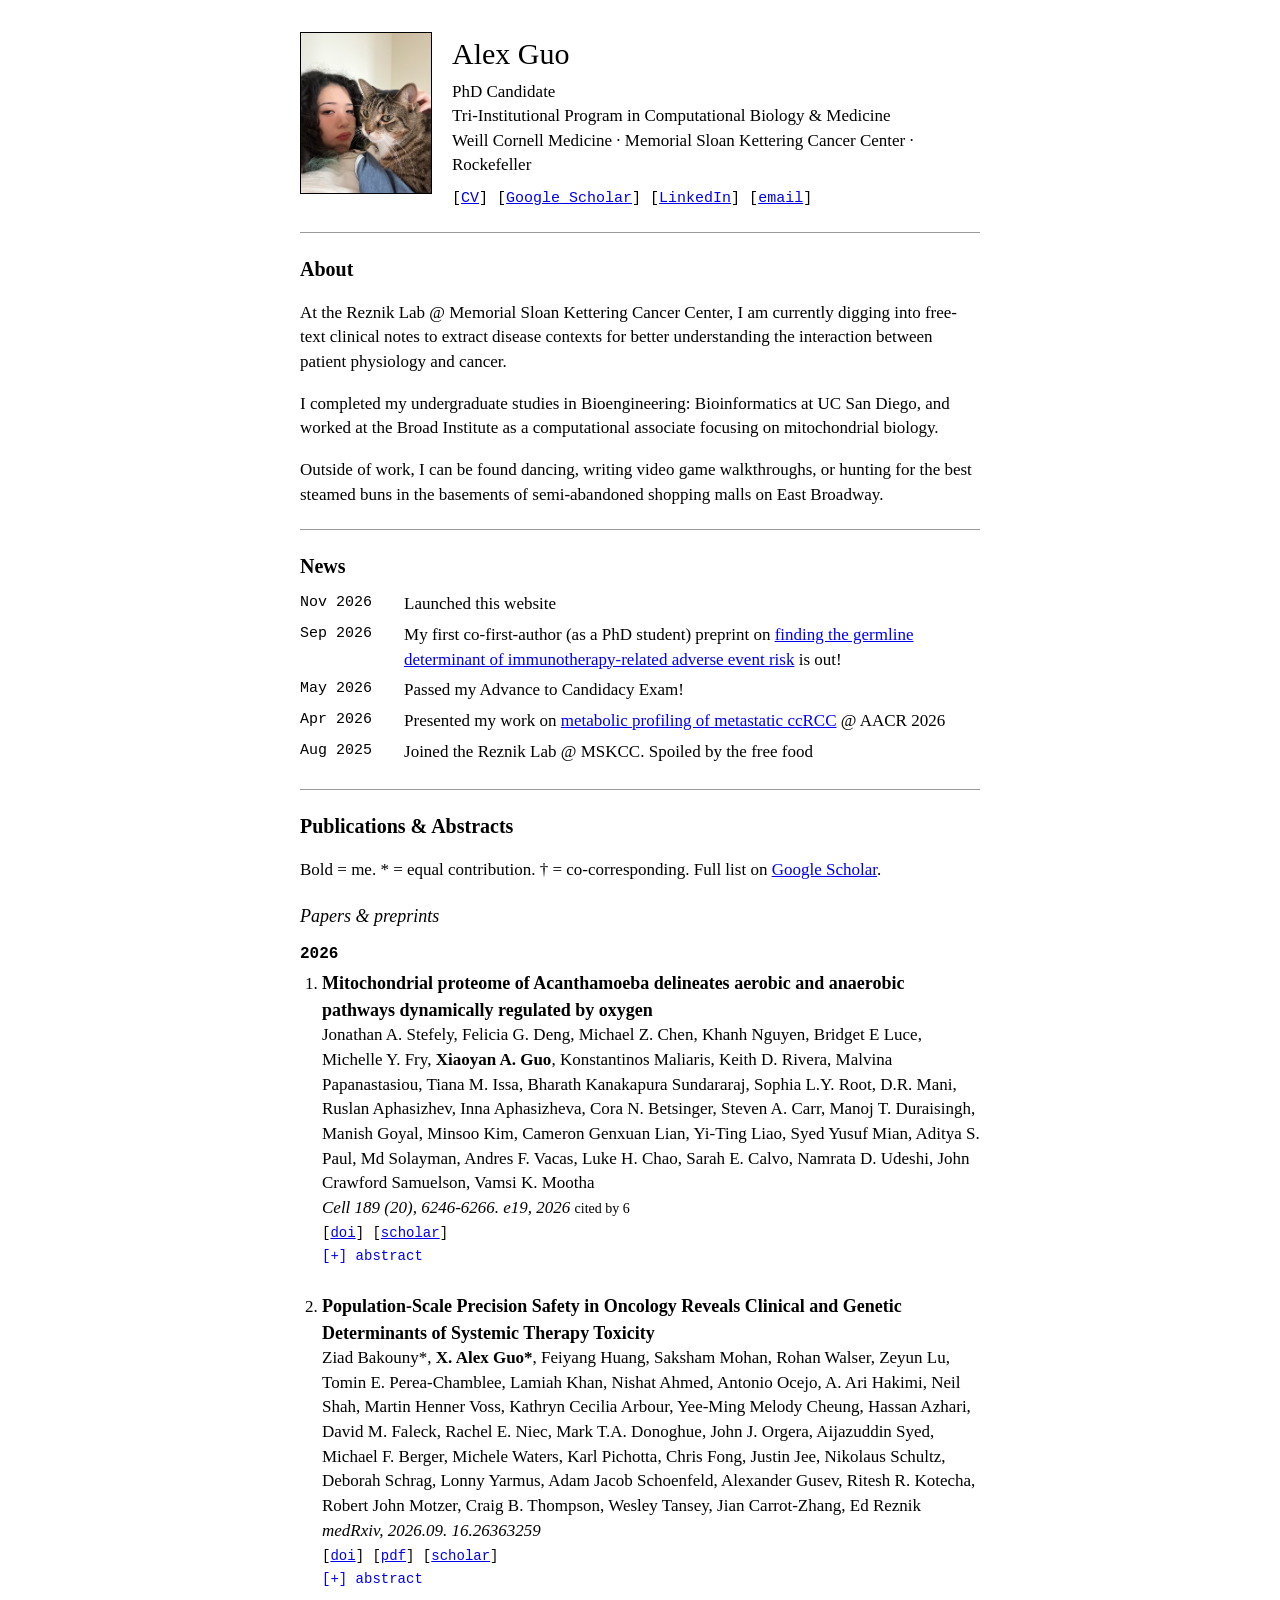
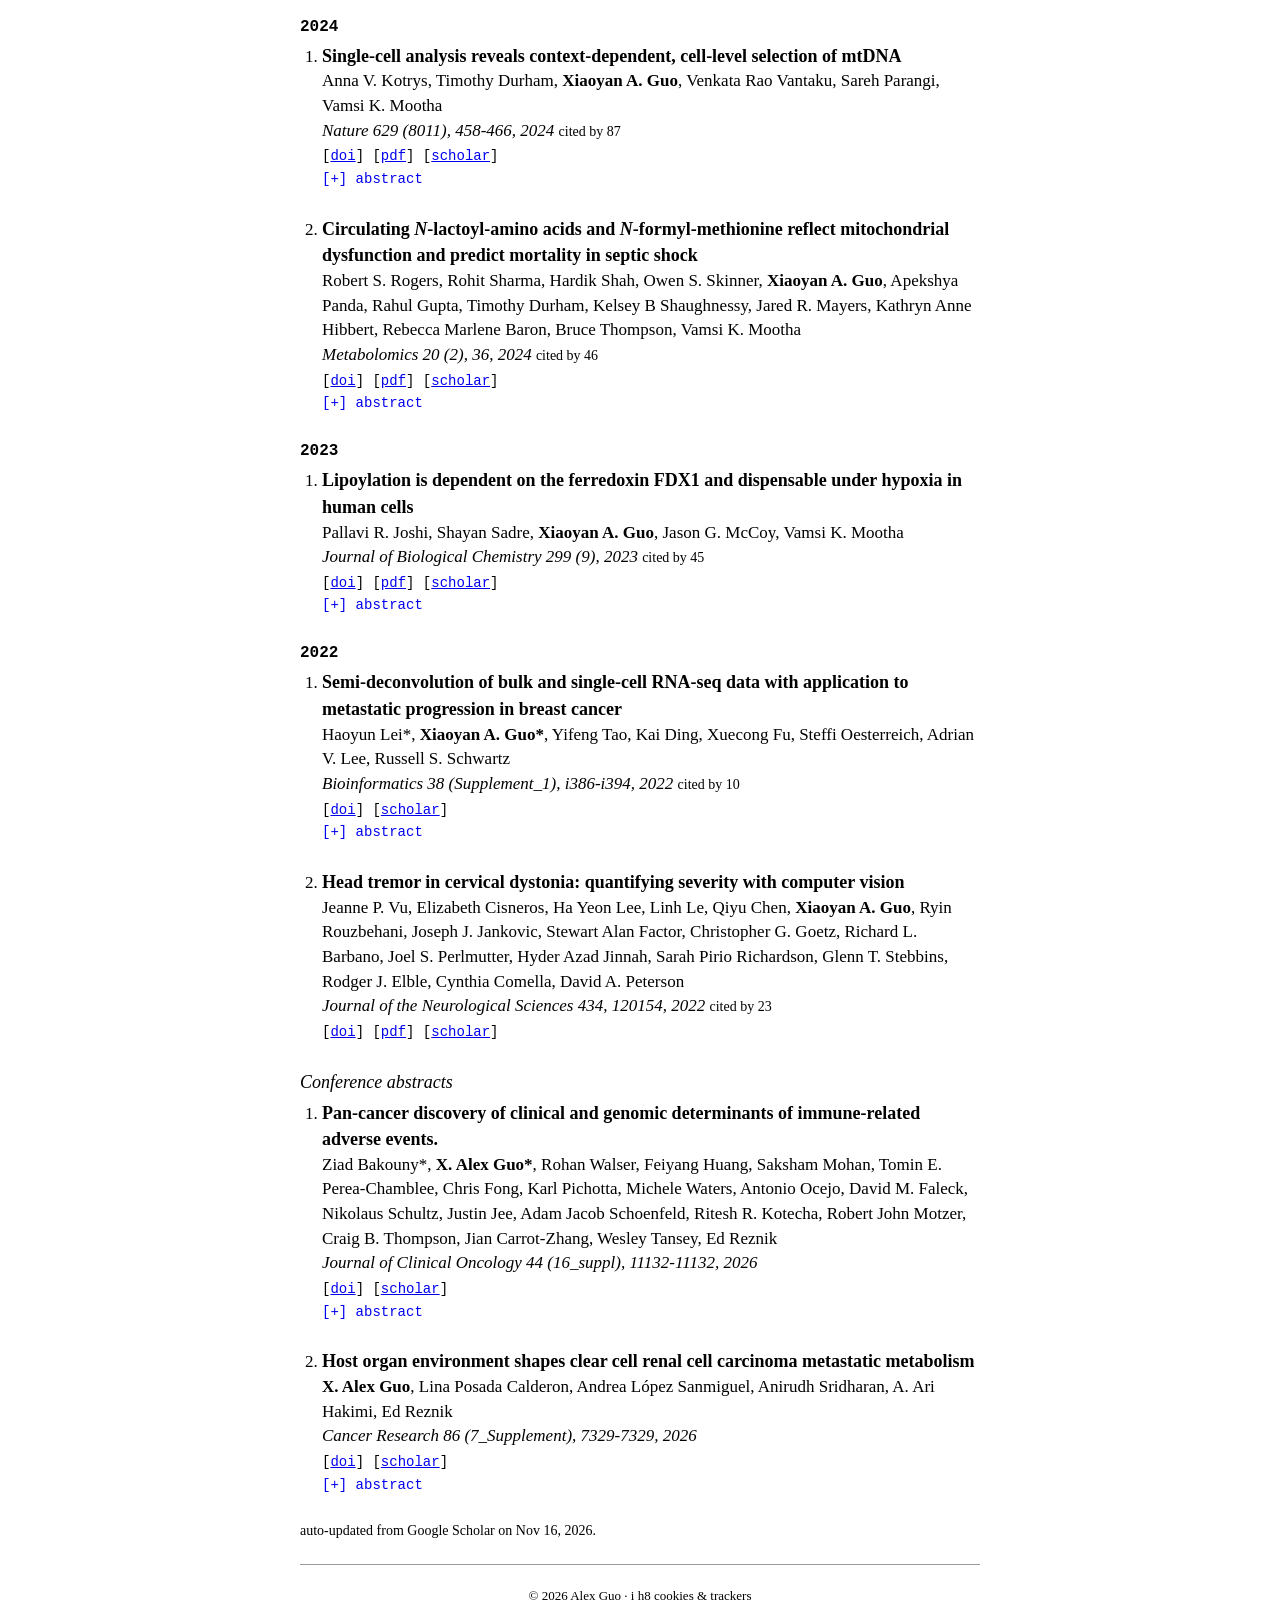
==== commit 4f2a3f4e: "Update publications" ====
--- a/index.html
+++ b/index.html
@@ -3,8 +3,47 @@
 <head>
 <meta charset="utf-8">
 <meta name="viewport" content="width=device-width, initial-scale=1">
-<title>Alex Guo</title>
-<meta name="description" content="Alex Guo, PhD candidate in Computational Biology &amp; Medicine.">
+<title>Alex Guo (the comp bio girl)</title>
+<meta name="description" content="Alex (Xiaoyan) Guo is a PhD candidate in the Tri-Institutional Program in Computational Biology &amp; Medicine, working in the Reznik Lab at Memorial Sloan Kettering Cancer Center on clinical notes, cancer, and patient physiology.">
+<meta name="author" content="Alex Guo">
+<link rel="canonical" href="https://xyla030.github.io/">
+
+<!-- How the link looks when shared on LinkedIn, Slack, iMessage, etc. -->
+<meta property="og:type" content="profile">
+<meta property="og:title" content="Alex Guo (the comp bio girl)">
+<meta property="og:description" content="PhD candidate in the Tri-I Program in Computational Biology &amp; Medicine, Reznik Lab @ Memorial Sloan Kettering Cancer Center.">
+<meta property="og:url" content="https://xyla030.github.io/">
+<meta property="og:image" content="https://xyla030.github.io/me_nd_currypuff.jpeg">
+<meta property="profile:first_name" content="Alex">
+<meta property="profile:last_name" content="Guo">
+<meta name="twitter:card" content="summary">
+
+<!-- Tells Google this page, LinkedIn and Google Scholar are the same person -->
+<script type="application/ld+json">
+{
+  "@context": "https://schema.org",
+  "@type": "Person",
+  "name": "Alex Guo",
+  "alternateName": ["Xiaoyan Alex Guo", "Xiaoyan Guo", "X. Alex Guo", "Xiaoyan A. Guo"],
+  "url": "https://xyla030.github.io/",
+  "image": "https://xyla030.github.io/me_nd_currypuff.jpeg",
+  "jobTitle": "PhD Candidate",
+  "affiliation": [
+    {"@type": "Organization", "name": "Tri-Institutional Program in Computational Biology & Medicine"},
+    {"@type": "Organization", "name": "Memorial Sloan Kettering Cancer Center"},
+    {"@type": "CollegeOrUniversity", "name": "Weill Cornell Medicine"}
+  ],
+  "alumniOf": [
+    {"@type": "CollegeOrUniversity", "name": "University of California San Diego"},
+    {"@type": "Organization", "name": "Broad Institute of MIT and Harvard"}
+  ],
+  "knowsAbout": ["Computational biology", "Cancer metabolism", "Clinical natural language processing", "Mitochondrial biology"],
+  "sameAs": [
+    "https://www.linkedin.com/in/alex-guo-640650123/",
+    "https://scholar.google.com/citations?user=ajsJrbsAAAAJ"
+  ]
+}
+</script>
 <link rel="stylesheet" href="style.css">
 </head>
 <body>
@@ -85,7 +124,7 @@
 <li>
   <span class="ptitle">Single-cell analysis reveals context-dependent, cell-level selection of mtDNA</span><br>
   Anna V. Kotrys, Timothy Durham, <b>Xiaoyan A. Guo</b>, Venkata Rao Vantaku, Sareh Parangi, Vamsi K. Mootha<br>
-  <i>Nature 629 (8011), 458-466, 2024</i> <span class="cites">cited by 86</span><br>
+  <i>Nature 629 (8011), 458-466, 2024</i> <span class="cites">cited by 87</span><br>
   <span class="plinks">[<a href="https://doi.org/10.1038/s41586-024-07332-0">doi</a>] [<a href="https://www.nature.com/articles/s41586-024-07332-0.pdf">pdf</a>] [<a href="https://scholar.google.com/citations?view_op=view_citation&amp;hl=en&amp;user=ajsJrbsAAAAJ&amp;pagesize=100&amp;sortby=pubdate&amp;citation_for_view=ajsJrbsAAAAJ:UeHWp8X0CEIC">scholar</a>]</span>
   <details><summary>abstract</summary><p>Heteroplasmy occurs when wild-type and mutant mitochondrial DNA (mtDNA) molecules co-exist in single cells 1 . Heteroplasmy levels change dynamically in development, disease and ageing 2,3 , but it is unclear whether these shifts are caused by selection or drift, and whether they occur at the level of cells or intracellularly. Here we investigate heteroplasmy dynamics in dividing cells by combining precise mtDNA base editing (DdCBE) 4 with a new method, SCI-LITE (single-cell combinatorial indexing leveraged to interrogate targeted expression), which tracks single-cell heteroplasmy with ultra-high throughput. We engineered cells to have synonymous or nonsynonymous complex I mtDNA mutations and found that cell populations in standard culture conditions purge nonsynonymous mtDNA variants, whereas synonymous variants are maintained. This suggests that selection dominates over simple drift in shaping population heteroplasmy. We simultaneously tracked single-cell mtDNA heteroplasmy and ancestry, and found that, although the population heteroplasmy shifts, the heteroplasmy of individual cell lineages remains stable, arguing that selection acts at the level of cell fitness in dividing cells. Using these insights, we show that we can force cells to accumulate high levels of truncating complex I mtDNA heteroplasmy by placing them in environments where loss of biochemical complex I activity has been reported to benefit cell fitness. We conclude that in dividing cells, a given nonsynonymous mtDNA heteroplasmy can be harmful, neutral or even beneficial to cell fitness, but that the ‘sign’ of the effect is wholly dependent on the environment.</p></details>
 </li>
@@ -140,7 +179,7 @@
   <details><summary>abstract</summary><p>Primary clear cell renal cell carcinoma (ccRCC) is characterized by profound metabolic rewiring which adapts as tumors evolve to become more aggressive, yet the evidence showing whether those programs are preserved versus reshaped at distant metastatic sites in humans remains limited. To investigate the determinants of ccRCC metastatic metabolism, we performed mass-spectrometry-based metabolomic profiling on quartets of primary tumor, adjacent normal kidney, distant metastasis, and normal adjacent to metastasis, from 14 patients with metachronous metastases. We find three key results. First, through unpaired comparisons of ccRCC metastases versus primaries, we observe decreases in glutathione metabolism in metastatic tissues. Second, using linear models, we find that metabolic profiles of metastatic tumors more closely resemble those of the normal tissue at the metastatic site than those of the patient’s original kidney tumor. Third, we show that several metabolites in metastases can be approximated as simple mixtures of the primary tumor and the local normal tissue. Together, these results suggest that ccRCC metastases are strongly reshaped by the metabolic environment of the metastatic organ. Citation Format: X. Alex Guo, Lina P. Calderon, Andrea L. Sanmiguel, Anirudh Sridharan, A. Ari Hakimi, Ed Reznik, . Host organ environment shapes clear cell renal cell carcinoma metastatic metabolism [abstract]. In: Proceedings of the American Association for Cancer Research Annual Meeting 2026; Part 1 (Regular Abstracts); 2026 Apr 17-22; San Diego, CA. Philadelphia (PA): AACR; Cancer Res 2026;86(7 Suppl):Abstract nr 7329.</p></details>
 </li>
 </ol>
-<p class="small">auto-updated from Google Scholar on Nov 11, 2026.</p>
+<p class="small">auto-updated from Google Scholar on Nov 16, 2026.</p>
 <!-- PUBS:END -->
 
 <hr>
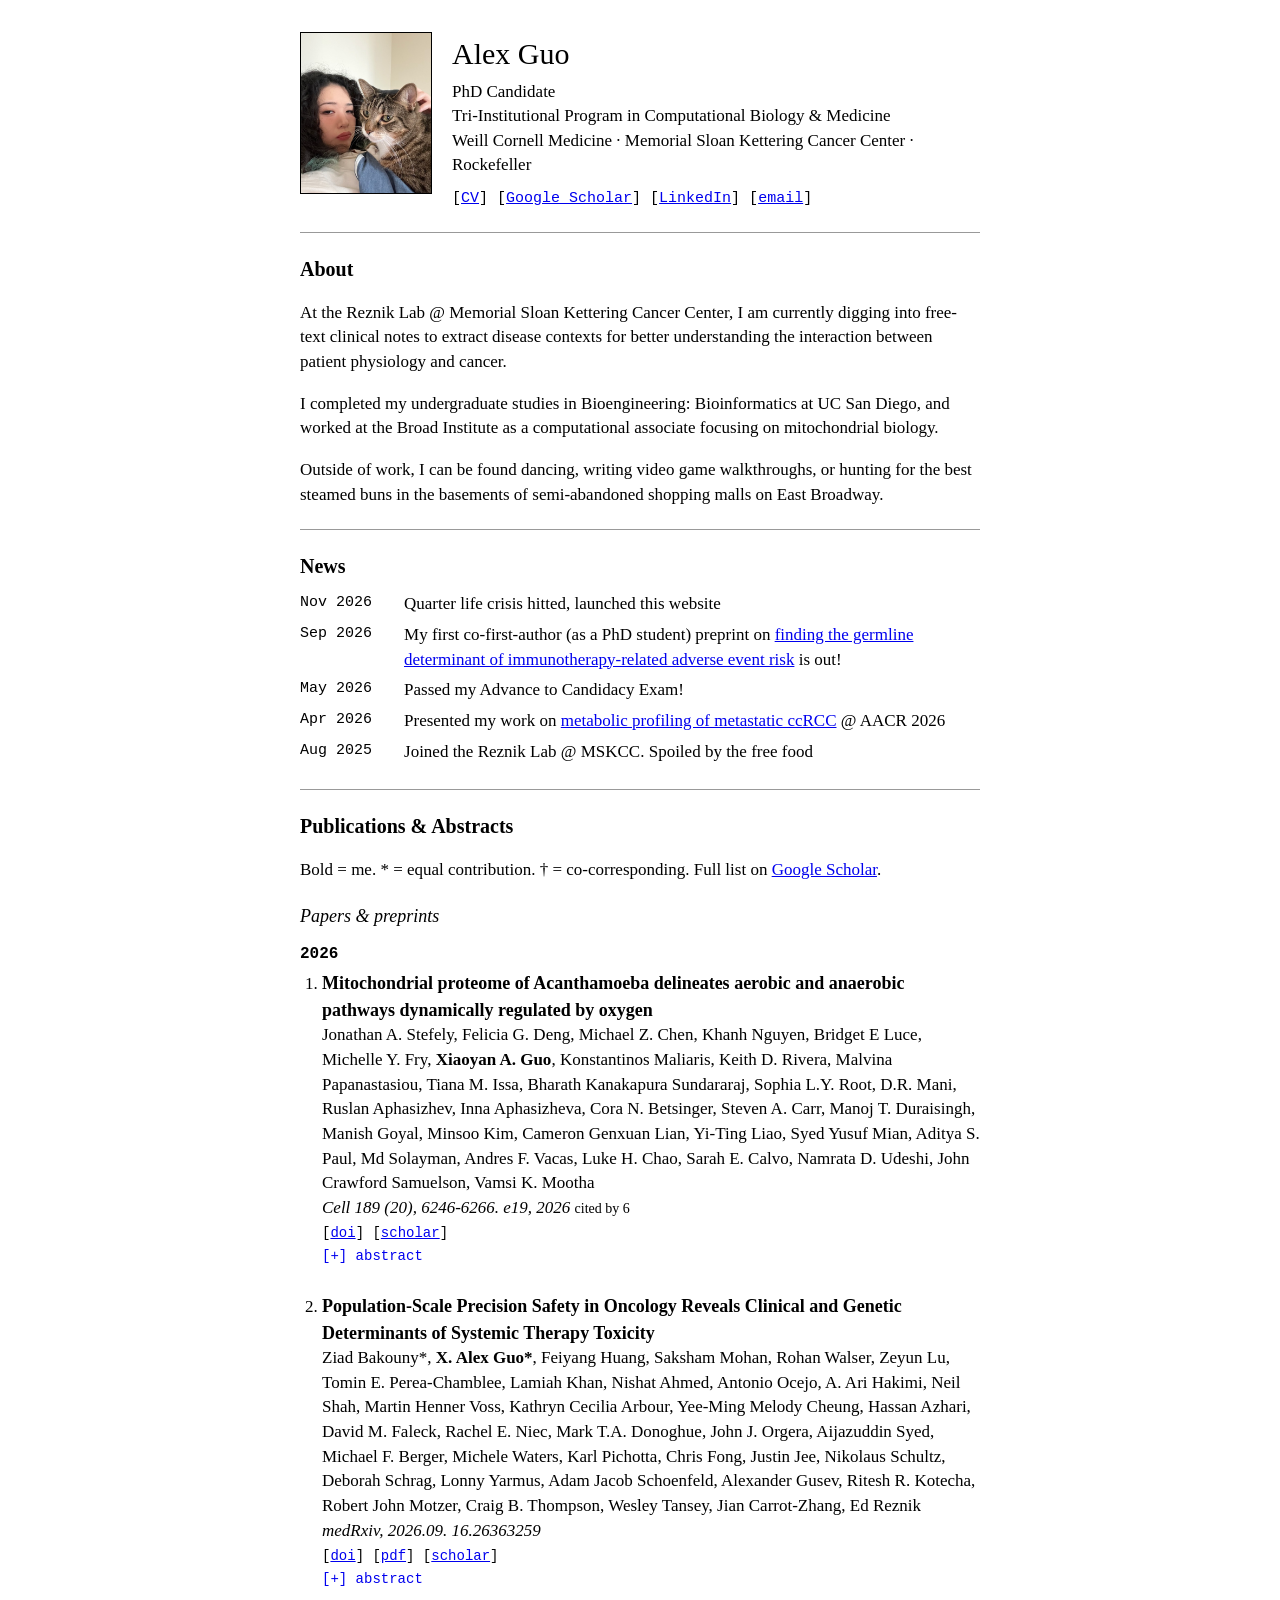
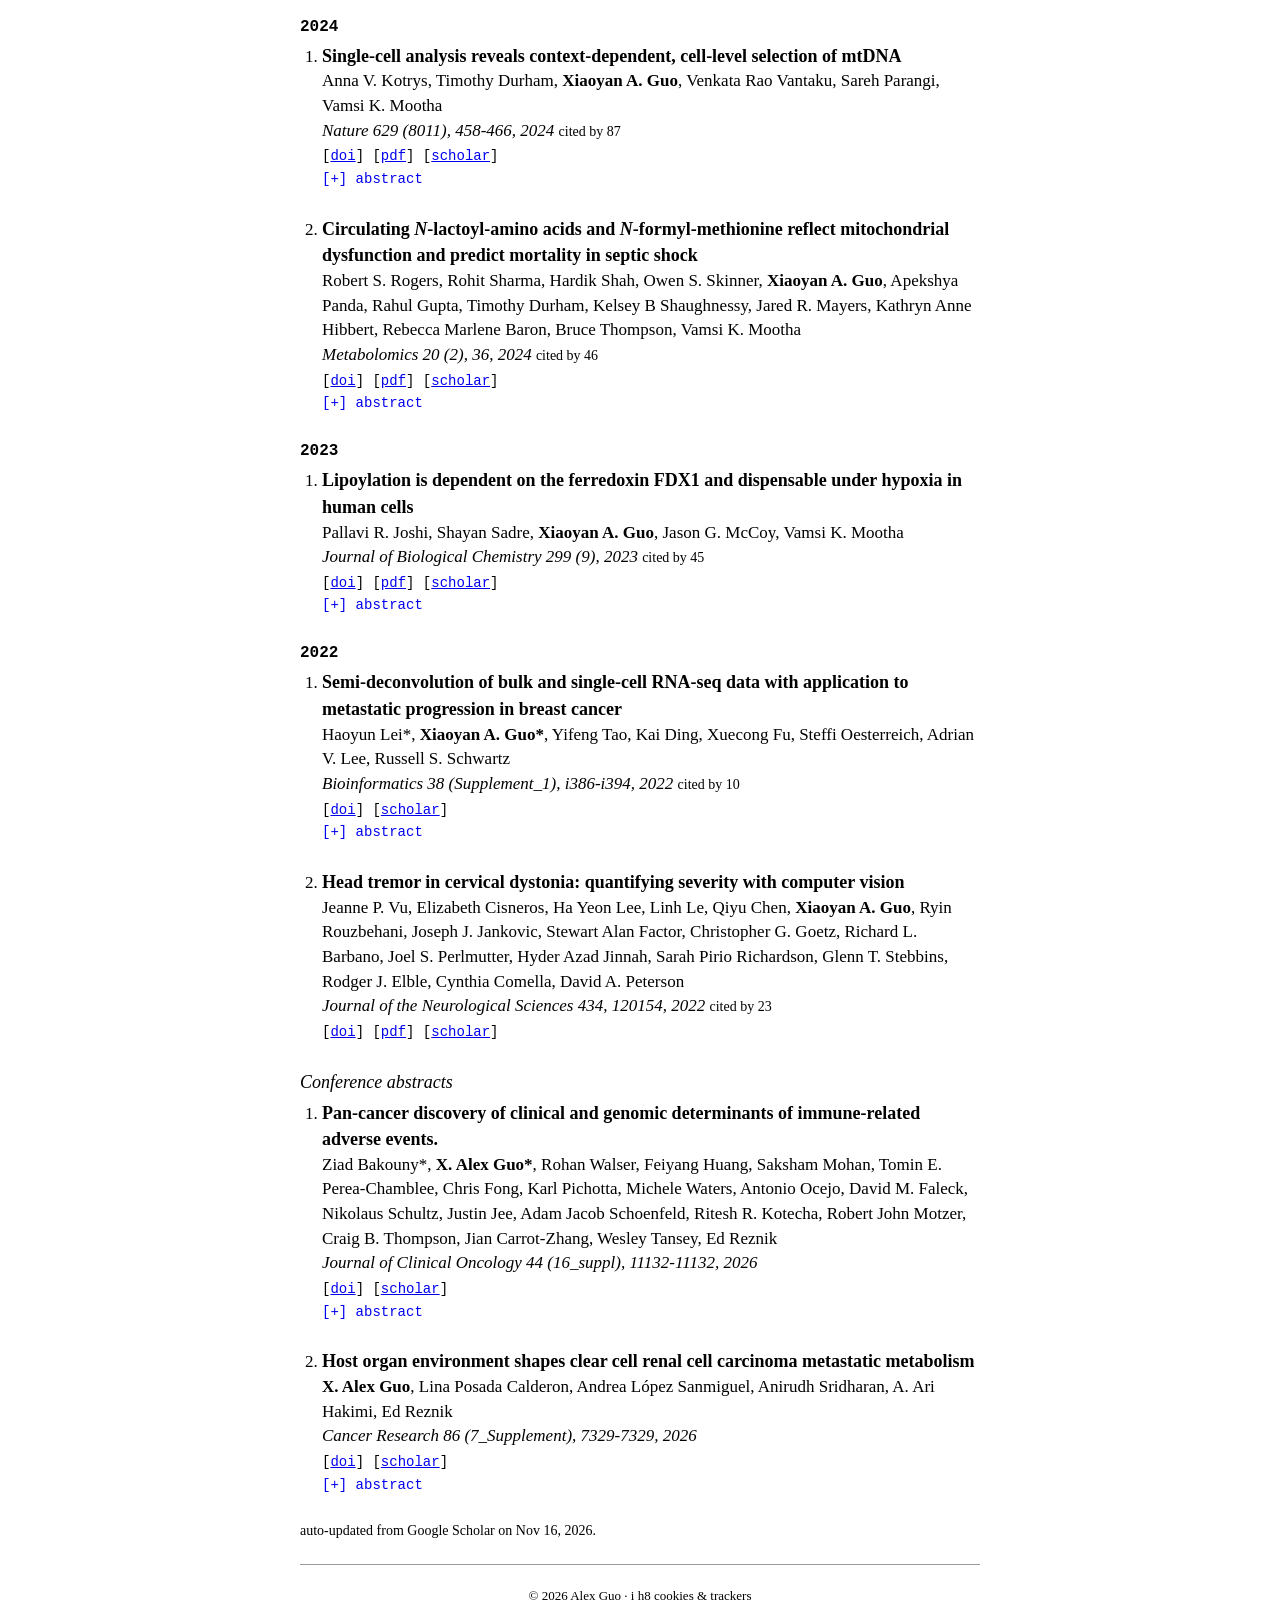
==== commit cad74ae5: "Update news and description, shrink profile photo Co-Authored-By: Claude Opus 5.5 <noreply@anthropic" ====
--- a/index.html
+++ b/index.html
@@ -4,7 +4,7 @@
 <meta charset="utf-8">
 <meta name="viewport" content="width=device-width, initial-scale=1">
 <title>Alex Guo (the comp bio girl)</title>
-<meta name="description" content="Alex (Xiaoyan) Guo is a PhD candidate in the Tri-Institutional Program in Computational Biology &amp; Medicine, working in the Reznik Lab at Memorial Sloan Kettering Cancer Center on clinical notes, cancer, and patient physiology.">
+<meta name="description" content="Alex (Xiaoyan) Guo is a PhD candidate in the Tri-Institutional Program in Computational Biology &amp; Medicine, working in the Reznik Lab at Memorial Sloan Kettering Cancer Center on clinical notes and patient physiology.">
 <meta name="author" content="Alex Guo">
 <link rel="canonical" href="https://xyla030.github.io/">
 
@@ -87,7 +87,7 @@
 
 <h2>News</h2>
 <table class="news">
-  <tr><td class="date">Nov 2026</td><td>Launched this website</td></tr>
+  <tr><td class="date">Nov 2026</td><td>Quarter life crisis hitted, launched this website</td></tr>
   <tr><td class="date">Sep 2026</td><td>My first co-first-author (as a PhD student) preprint on <a href="https://www.medrxiv.org/content/10.64898/2026.09.16.26363259v1">finding the germline determinant of immunotherapy-related adverse event risk</a> is out! </td></tr>
   <tr><td class="date">May 2026</td><td>Passed my Advance to Candidacy Exam!</td></tr>
   <tr><td class="date">Apr 2026</td><td>Presented my work on <a href="https://aacrjournals.org/cancerres/article/86/7_Supplement/7329/778029C">metabolic profiling of metastatic ccRCC</a> @ AACR 2026</td></tr>
